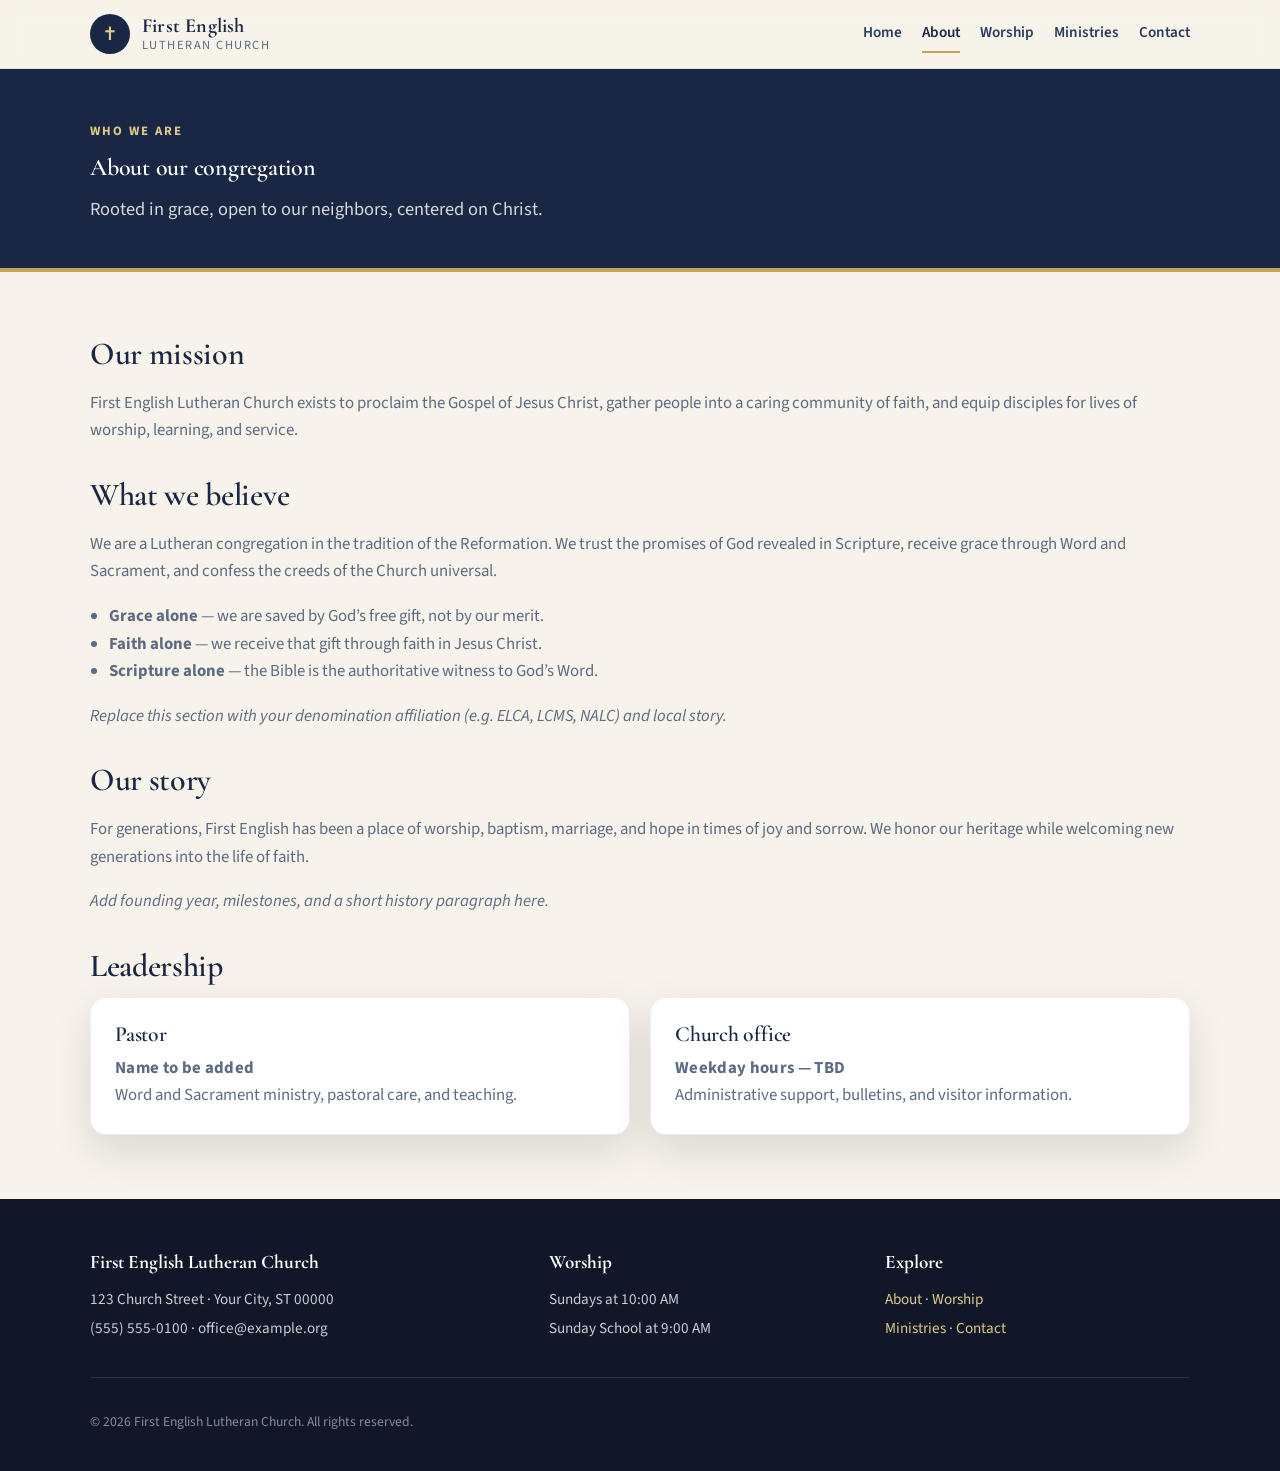
==== about.html @ e50a7323 "Initial First English Lutheran Church website" ====
<!DOCTYPE html>
<html lang="en">
<head>
  <meta charset="UTF-8" />
  <meta name="viewport" content="width=device-width, initial-scale=1.0" />
  <meta name="description" content="About First English Lutheran Church — our mission, beliefs, and history." />
  <title>About · First English Lutheran Church</title>
  <link rel="stylesheet" href="styles.css" />
  <link rel="preconnect" href="https://fonts.googleapis.com" />
  <link rel="preconnect" href="https://fonts.gstatic.com" crossorigin />
  <link href="https://fonts.googleapis.com/css2?family=Cormorant+Garamond:ital,wght@0,500;0,600;0,700;1,500&family=Source+Sans+3:wght@400;500;600;700&display=swap" rel="stylesheet" />
</head>
<body>
  <a class="skip-link" href="#main">Skip to content</a>
  <header class="site-header">
    <div class="container header-inner">
      <a class="brand" href="index.html">
        <span class="brand-mark" aria-hidden="true">✝</span>
        <span class="brand-text">
          <strong>First English</strong>
          <span>Lutheran Church</span>
        </span>
      </a>
      <button class="nav-toggle" type="button" aria-expanded="false" aria-controls="site-nav" data-nav-toggle>
        <span class="sr-only">Menu</span>
        <span></span><span></span><span></span>
      </button>
      <nav id="site-nav" class="site-nav" data-nav>
        <a href="index.html">Home</a>
        <a href="about.html" aria-current="page">About</a>
        <a href="worship.html">Worship</a>
        <a href="ministries.html">Ministries</a>
        <a href="contact.html">Contact</a>
      </nav>
    </div>
  </header>

  <main id="main">
    <section class="page-hero">
      <div class="container">
        <p class="eyebrow">Who we are</p>
        <h1>About our congregation</h1>
        <p class="hero-lede">Rooted in grace, open to our neighbors, centered on Christ.</p>
      </div>
    </section>

    <section class="section">
      <div class="container prose">
        <h2>Our mission</h2>
        <p>
          First English Lutheran Church exists to proclaim the Gospel of Jesus Christ, gather people
          into a caring community of faith, and equip disciples for lives of worship, learning, and service.
        </p>
        <h2>What we believe</h2>
        <p>
          We are a Lutheran congregation in the tradition of the Reformation. We trust the promises of God
          revealed in Scripture, receive grace through Word and Sacrament, and confess the creeds of the
          Church universal.
        </p>
        <ul>
          <li><strong>Grace alone</strong> — we are saved by God’s free gift, not by our merit.</li>
          <li><strong>Faith alone</strong> — we receive that gift through faith in Jesus Christ.</li>
          <li><strong>Scripture alone</strong> — the Bible is the authoritative witness to God’s Word.</li>
        </ul>
        <p class="note">
          Replace this section with your denomination affiliation (e.g. ELCA, LCMS, NALC) and local story.
        </p>
        <h2>Our story</h2>
        <p>
          For generations, First English has been a place of worship, baptism, marriage, and hope in times
          of joy and sorrow. We honor our heritage while welcoming new generations into the life of faith.
        </p>
        <p>
          <em>Add founding year, milestones, and a short history paragraph here.</em>
        </p>
        <h2>Leadership</h2>
        <div class="card-grid two">
          <article class="card">
            <h3>Pastor</h3>
            <p class="card-meta">Name to be added</p>
            <p>Word and Sacrament ministry, pastoral care, and teaching.</p>
          </article>
          <article class="card">
            <h3>Church office</h3>
            <p class="card-meta">Weekday hours — TBD</p>
            <p>Administrative support, bulletins, and visitor information.</p>
          </article>
        </div>
      </div>
    </section>
  </main>

  <footer class="site-footer">
    <div class="container footer-grid">
      <div>
        <strong>First English Lutheran Church</strong>
        <p>123 Church Street · Your City, ST 00000</p>
        <p>(555) 555-0100 · office@example.org</p>
      </div>
      <div>
        <strong>Worship</strong>
        <p>Sundays at 10:00 AM</p>
        <p>Sunday School at 9:00 AM</p>
      </div>
      <div>
        <strong>Explore</strong>
        <p><a href="about.html">About</a> · <a href="worship.html">Worship</a></p>
        <p><a href="ministries.html">Ministries</a> · <a href="contact.html">Contact</a></p>
      </div>
    </div>
    <div class="container footer-bottom">
      <p>© <span data-year></span> First English Lutheran Church. All rights reserved.</p>
    </div>
  </footer>
  <script src="script.js"></script>
</body>
</html>
---- styles.css ----
:root {
  --navy: #1a2744;
  --navy-deep: #0f1729;
  --navy-soft: #2a3b5c;
  --gold: #c4a35a;
  --gold-light: #e0c98a;
  --cream: #f7f3ea;
  --cream-dark: #ebe4d4;
  --text: #243049;
  --muted: #5c6b84;
  --white: #ffffff;
  --shadow: 0 16px 40px rgba(15, 23, 41, 0.12);
  --radius: 1rem;
  --font-display: "Cormorant Garamond", Georgia, serif;
  --font-body: "Source Sans 3", "Segoe UI", system-ui, sans-serif;
  --header-h: 4.25rem;
}

*,
*::before,
*::after {
  box-sizing: border-box;
}

html {
  scroll-behavior: smooth;
}

body {
  margin: 0;
  font-family: var(--font-body);
  color: var(--text);
  background: var(--cream);
  line-height: 1.65;
}

img {
  max-width: 100%;
  display: block;
}

a {
  color: var(--navy);
  text-decoration-thickness: 1px;
  text-underline-offset: 0.15em;
}

a:hover {
  color: var(--gold);
}

.sr-only {
  position: absolute;
  width: 1px;
  height: 1px;
  padding: 0;
  margin: -1px;
  overflow: hidden;
  clip: rect(0, 0, 0, 0);
  border: 0;
}

.skip-link {
  position: absolute;
  left: 1rem;
  top: -3rem;
  background: var(--gold);
  color: var(--navy-deep);
  padding: 0.5rem 1rem;
  z-index: 1000;
  border-radius: 0.35rem;
  font-weight: 600;
}

.skip-link:focus {
  top: 1rem;
}

.container {
  width: min(1100px, calc(100% - 2rem));
  margin-inline: auto;
}

/* Header */
.site-header {
  position: sticky;
  top: 0;
  z-index: 100;
  background: rgba(247, 243, 234, 0.92);
  backdrop-filter: blur(12px);
  border-bottom: 1px solid rgba(26, 39, 68, 0.08);
}

.header-inner {
  display: flex;
  align-items: center;
  justify-content: space-between;
  min-height: var(--header-h);
  gap: 1rem;
}

.brand {
  display: flex;
  align-items: center;
  gap: 0.75rem;
  text-decoration: none;
  color: var(--navy);
}

.brand:hover {
  color: var(--navy);
}

.brand-mark {
  width: 2.5rem;
  height: 2.5rem;
  border-radius: 50%;
  display: grid;
  place-items: center;
  background: var(--navy);
  color: var(--gold-light);
  font-size: 1.15rem;
  flex-shrink: 0;
}

.brand-text {
  display: flex;
  flex-direction: column;
  line-height: 1.15;
}

.brand-text strong {
  font-family: var(--font-display);
  font-size: 1.25rem;
  font-weight: 700;
  letter-spacing: 0.01em;
}

.brand-text span {
  font-size: 0.78rem;
  text-transform: uppercase;
  letter-spacing: 0.12em;
  color: var(--muted);
}

.site-nav {
  display: flex;
  align-items: center;
  gap: 0.25rem 1.25rem;
}

.site-nav a {
  text-decoration: none;
  color: var(--navy-soft);
  font-weight: 600;
  font-size: 0.95rem;
  padding: 0.35rem 0;
  border-bottom: 2px solid transparent;
}

.site-nav a:hover,
.site-nav a[aria-current="page"] {
  color: var(--navy);
  border-bottom-color: var(--gold);
}

.nav-toggle {
  display: none;
  flex-direction: column;
  justify-content: center;
  gap: 5px;
  width: 2.5rem;
  height: 2.5rem;
  border: 1px solid rgba(26, 39, 68, 0.15);
  border-radius: 0.5rem;
  background: var(--white);
  cursor: pointer;
  padding: 0.5rem;
}

.nav-toggle span:not(.sr-only) {
  display: block;
  height: 2px;
  background: var(--navy);
  border-radius: 1px;
}

/* Hero */
.hero {
  position: relative;
  min-height: min(72vh, 36rem);
  display: grid;
  align-items: end;
  color: var(--white);
  background:
    linear-gradient(145deg, rgba(15, 23, 41, 0.88), rgba(26, 39, 68, 0.72)),
    radial-gradient(ellipse at 20% 20%, rgba(196, 163, 90, 0.25), transparent 50%),
    linear-gradient(160deg, #1a2744 0%, #2f4268 50%, #1a2744 100%);
  overflow: hidden;
}

.hero::after {
  content: "";
  position: absolute;
  inset: auto 0 0 0;
  height: 4px;
  background: linear-gradient(90deg, var(--gold), var(--gold-light), var(--gold));
}

.hero-content {
  position: relative;
  z-index: 1;
  padding: 4rem 0 3.5rem;
  max-width: 40rem;
  margin-left: max(1rem, calc((100% - 1100px) / 2));
  margin-right: 1rem;
  width: min(40rem, calc(100% - 2rem));
}

.page-hero {
  background: var(--navy);
  color: var(--white);
  padding: 3.25rem 0 2.75rem;
  border-bottom: 4px solid var(--gold);
}

.page-hero .hero-lede {
  color: rgba(255, 255, 255, 0.82);
  max-width: 36rem;
  margin: 0;
}

.page-hero h1 {
  color: var(--white);
  margin: 0.35rem 0 0.75rem;
}

.eyebrow {
  margin: 0 0 0.75rem;
  font-size: 0.8rem;
  font-weight: 700;
  letter-spacing: 0.16em;
  text-transform: uppercase;
  color: var(--gold-light);
}

.hero h1,
.page-hero h1,
h1, h2, h3 {
  font-family: var(--font-display);
  font-weight: 600;
  line-height: 1.15;
  letter-spacing: -0.01em;
}

.hero h1 {
  margin: 0 0 1rem;
  font-size: clamp(2.4rem, 5vw, 3.6rem);
  color: var(--white);
}

.hero-lede {
  margin: 0 0 1.75rem;
  font-size: 1.15rem;
  color: rgba(255, 255, 255, 0.88);
  max-width: 34rem;
}

.hero-actions {
  display: flex;
  flex-wrap: wrap;
  gap: 0.75rem;
}

/* Buttons */
.btn {
  display: inline-flex;
  align-items: center;
  justify-content: center;
  gap: 0.4rem;
  padding: 0.8rem 1.35rem;
  border-radius: 999px;
  font-weight: 700;
  font-size: 0.95rem;
  text-decoration: none;
  border: 2px solid transparent;
  cursor: pointer;
  font-family: inherit;
  transition: transform 0.15s ease, background 0.15s ease, color 0.15s ease;
}

.btn:hover {
  transform: translateY(-1px);
  text-decoration: none;
}

.btn-primary {
  background: var(--gold);
  color: var(--navy-deep);
  border-color: var(--gold);
}

.btn-primary:hover {
  background: var(--gold-light);
  color: var(--navy-deep);
}

.btn-ghost {
  background: transparent;
  color: var(--white);
  border-color: rgba(255, 255, 255, 0.45);
}

.btn-ghost:hover {
  background: rgba(255, 255, 255, 0.1);
  color: var(--white);
}

.text-link {
  font-weight: 700;
  text-decoration: none;
  color: var(--navy);
  border-bottom: 2px solid var(--gold);
}

.text-link:hover {
  color: var(--gold);
}

/* Sections */
.section {
  padding: 4rem 0;
}

.section-alt {
  background: var(--white);
}

.section-head {
  max-width: 36rem;
  margin-bottom: 2rem;
}

.section-head h2 {
  margin: 0 0 0.5rem;
  font-size: clamp(1.9rem, 3vw, 2.4rem);
  color: var(--navy);
}

.section-head p {
  margin: 0;
  color: var(--muted);
  font-size: 1.05rem;
}

h2 {
  font-size: clamp(1.7rem, 2.5vw, 2.1rem);
  color: var(--navy);
  margin: 0 0 0.75rem;
}

h3 {
  font-size: 1.35rem;
  color: var(--navy);
  margin: 0 0 0.5rem;
}

.prose p,
.prose li {
  color: var(--muted);
  font-size: 1.05rem;
}

.prose ul {
  padding-left: 1.2rem;
}

.prose h2 {
  margin-top: 2rem;
}

.prose h2:first-child {
  margin-top: 0;
}

.note {
  font-size: 0.92rem;
  color: var(--muted);
  font-style: italic;
}

/* Cards & grids */
.card-grid {
  display: grid;
  gap: 1.25rem;
}

.card-grid.two {
  grid-template-columns: repeat(2, 1fr);
}

.card-grid.three {
  grid-template-columns: repeat(3, 1fr);
}

.card {
  background: var(--white);
  border: 1px solid rgba(26, 39, 68, 0.08);
  border-radius: var(--radius);
  padding: 1.5rem;
  box-shadow: var(--shadow);
}

.section-alt .card {
  background: var(--cream);
}

.card.highlight {
  border-top: 4px solid var(--gold);
}

.card-meta {
  color: var(--gold);
  font-weight: 700;
  margin: 0 0 0.65rem;
  letter-spacing: 0.02em;
}

.card p {
  margin: 0;
  color: var(--muted);
}

.card ul {
  margin: 0.75rem 0 0;
  padding-left: 1.1rem;
  color: var(--muted);
}

.card-link {
  text-decoration: none;
  color: inherit;
  transition: transform 0.15s ease, border-color 0.15s ease;
  display: block;
}

.card-link:hover {
  transform: translateY(-3px);
  border-color: var(--gold);
  color: inherit;
}

.split {
  display: grid;
  grid-template-columns: 1.2fr 0.9fr;
  gap: 2rem;
  align-items: start;
}

.callout {
  background: var(--navy);
  color: var(--white);
  border-radius: var(--radius);
  padding: 1.75rem;
  box-shadow: var(--shadow);
}

.callout.inline {
  margin-top: 2rem;
  display: flex;
  flex-wrap: wrap;
  align-items: center;
  justify-content: space-between;
  gap: 1rem;
}

.callout h3 {
  color: var(--white);
  margin-top: 0;
}

.callout ul {
  margin: 0 0 1.25rem;
  padding-left: 1.1rem;
  color: rgba(255, 255, 255, 0.88);
}

.callout p {
  margin: 0;
  color: rgba(255, 255, 255, 0.88);
}

/* Worship schedule */
.schedule {
  margin: 0;
}

.schedule > div {
  display: flex;
  justify-content: space-between;
  gap: 1rem;
  padding: 0.85rem 0;
  border-bottom: 1px solid rgba(26, 39, 68, 0.08);
}

.schedule dt {
  font-weight: 600;
  color: var(--navy);
}

.schedule dd {
  margin: 0;
  font-weight: 700;
  color: var(--gold);
  white-space: nowrap;
}

.checklist {
  list-style: none;
  padding: 0;
  margin: 0;
}

.checklist li {
  position: relative;
  padding-left: 1.5rem;
  margin-bottom: 0.65rem;
  color: var(--muted);
}

.checklist li::before {
  content: "✓";
  position: absolute;
  left: 0;
  color: var(--gold);
  font-weight: 700;
}

/* Contact */
.contact-form {
  display: grid;
  gap: 0.9rem;
  margin-top: 1rem;
}

.contact-form label {
  display: grid;
  gap: 0.35rem;
  font-weight: 600;
  font-size: 0.92rem;
  color: var(--navy);
}

.contact-form input,
.contact-form textarea {
  font: inherit;
  padding: 0.7rem 0.85rem;
  border: 1px solid rgba(26, 39, 68, 0.18);
  border-radius: 0.5rem;
  background: var(--white);
  color: var(--text);
}

.contact-form input:focus,
.contact-form textarea:focus {
  outline: 2px solid var(--gold);
  outline-offset: 1px;
}

.map-placeholder {
  min-height: 16rem;
  border-radius: var(--radius);
  background:
    linear-gradient(135deg, rgba(26, 39, 68, 0.06), rgba(196, 163, 90, 0.12)),
    repeating-linear-gradient(
      -12deg,
      transparent,
      transparent 12px,
      rgba(26, 39, 68, 0.03) 12px,
      rgba(26, 39, 68, 0.03) 13px
    );
  border: 1px dashed rgba(26, 39, 68, 0.2);
  display: grid;
  place-items: center;
  text-align: center;
  color: var(--muted);
  padding: 2rem;
}

/* Footer */
.site-footer {
  background: var(--navy-deep);
  color: rgba(255, 255, 255, 0.78);
  padding: 3rem 0 1.5rem;
}

.site-footer a {
  color: var(--gold-light);
  text-decoration: none;
}

.site-footer a:hover {
  color: var(--white);
}

.site-footer strong {
  display: block;
  color: var(--white);
  font-family: var(--font-display);
  font-size: 1.2rem;
  margin-bottom: 0.5rem;
}

.footer-grid {
  display: grid;
  grid-template-columns: 1.4fr 1fr 1fr;
  gap: 2rem;
  padding-bottom: 2rem;
  border-bottom: 1px solid rgba(255, 255, 255, 0.1);
}

.footer-grid p {
  margin: 0.25rem 0;
  font-size: 0.95rem;
}

.footer-bottom {
  padding-top: 1.25rem;
  font-size: 0.85rem;
  color: rgba(255, 255, 255, 0.5);
}

/* Mobile */
@media (max-width: 860px) {
  .card-grid.two,
  .card-grid.three,
  .split,
  .footer-grid {
    grid-template-columns: 1fr;
  }

  .nav-toggle {
    display: flex;
  }

  .site-nav {
    position: absolute;
    left: 0;
    right: 0;
    top: var(--header-h);
    background: var(--cream);
    flex-direction: column;
    align-items: stretch;
    padding: 0.75rem 1rem 1rem;
    border-bottom: 1px solid rgba(26, 39, 68, 0.08);
    display: none;
    gap: 0;
  }

  .site-nav.is-open {
    display: flex;
  }

  .site-nav a {
    padding: 0.85rem 0.5rem;
    border-bottom: 1px solid rgba(26, 39, 68, 0.08);
  }

  .site-nav a[aria-current="page"] {
    border-bottom-color: rgba(26, 39, 68, 0.08);
    color: var(--gold);
  }

  .hero-content {
    margin-left: 1rem;
  }

  .callout.inline {
    flex-direction: column;
    align-items: flex-start;
  }
}
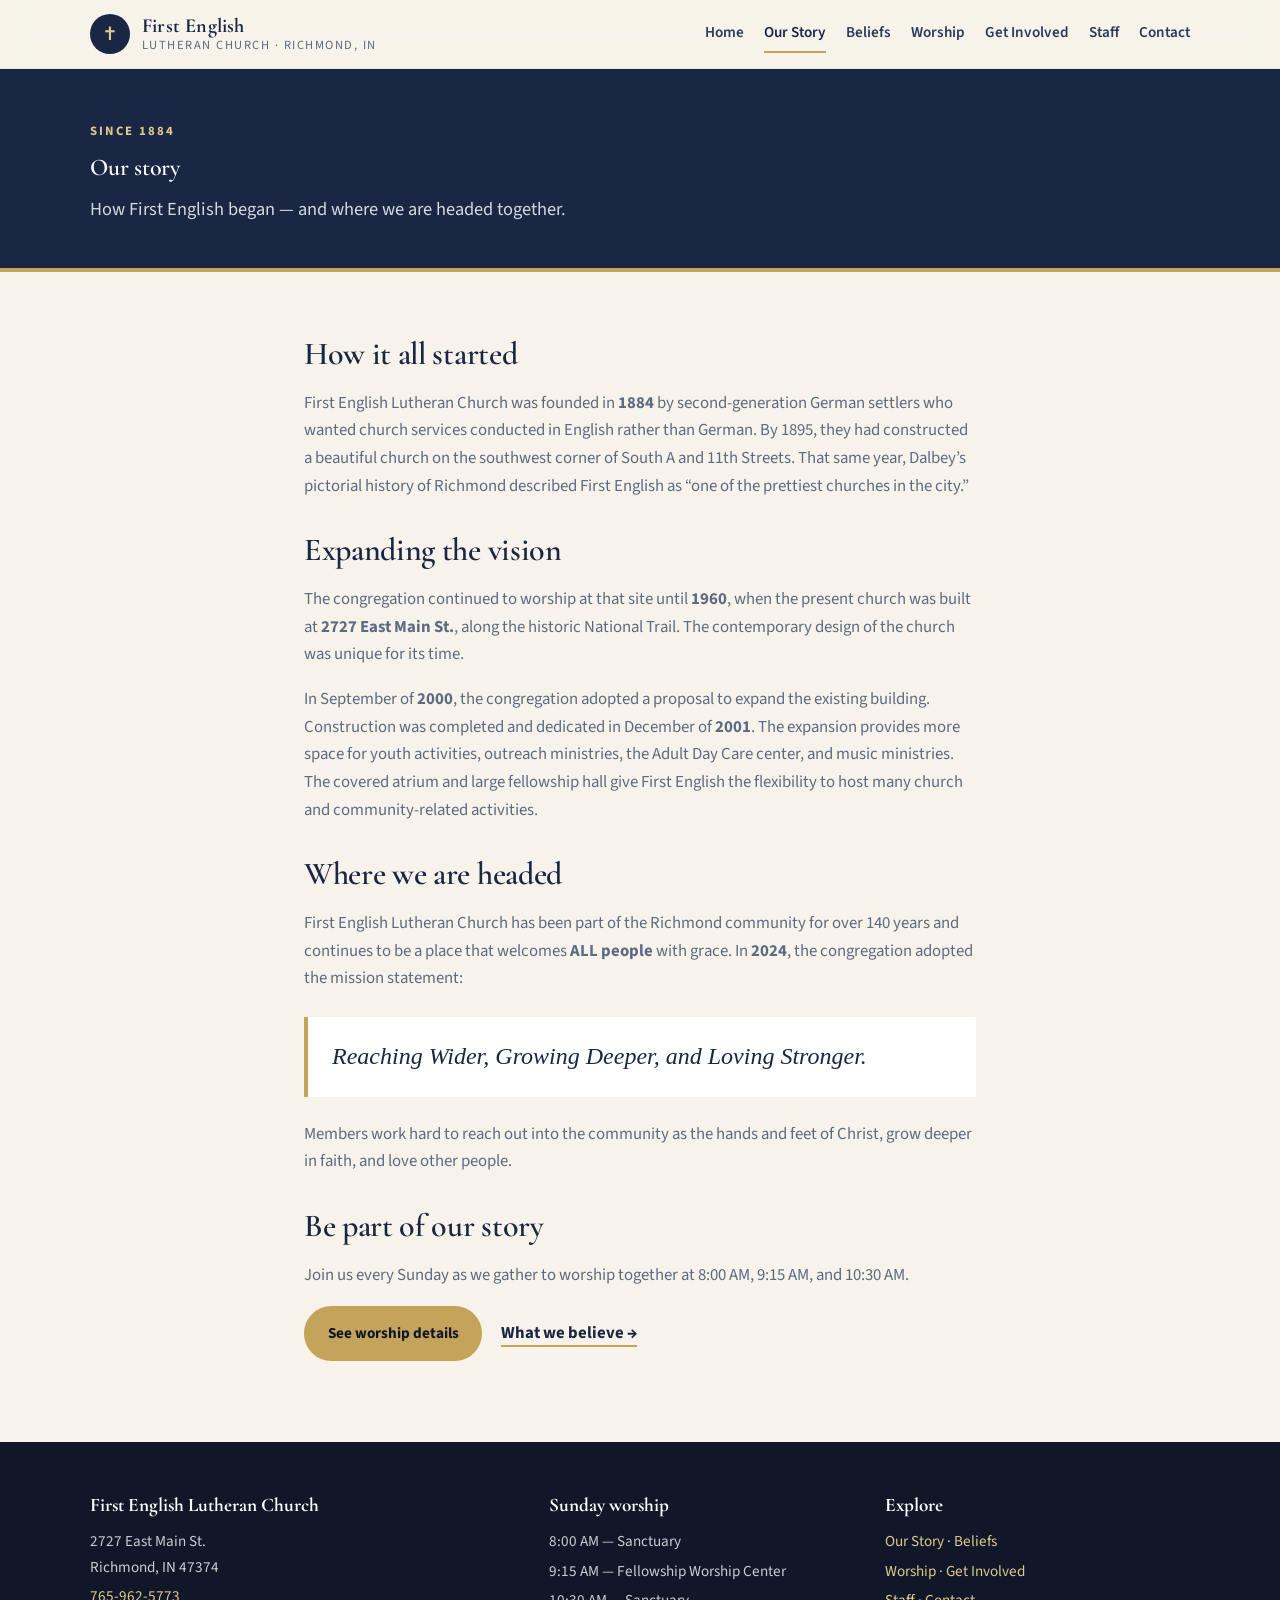
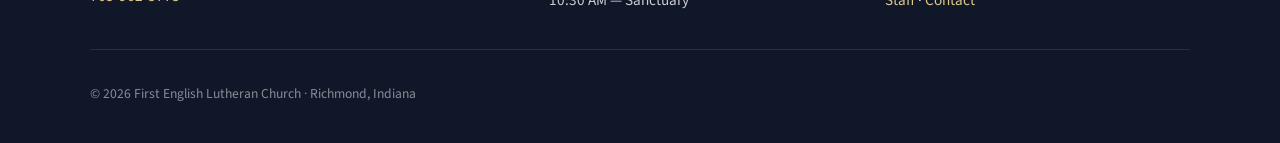
==== commit e796c382: "Rebuild site with real FELC Richmond content from felconline.org" ====
--- a/about.html
+++ b/about.html
@@ -3,8 +3,8 @@
 <head>
   <meta charset="UTF-8" />
   <meta name="viewport" content="width=device-width, initial-scale=1.0" />
-  <meta name="description" content="About First English Lutheran Church — our mission, beliefs, and history." />
-  <title>About · First English Lutheran Church</title>
+  <meta name="description" content="The story of First English Lutheran Church in Richmond, Indiana — founded 1884, still welcoming all people with grace." />
+  <title>Our Story · First English Lutheran Church</title>
   <link rel="stylesheet" href="styles.css" />
   <link rel="preconnect" href="https://fonts.googleapis.com" />
   <link rel="preconnect" href="https://fonts.gstatic.com" crossorigin />
@@ -18,7 +18,7 @@
         <span class="brand-mark" aria-hidden="true">✝</span>
         <span class="brand-text">
           <strong>First English</strong>
-          <span>Lutheran Church</span>
+          <span>Lutheran Church · Richmond, IN</span>
         </span>
       </a>
       <button class="nav-toggle" type="button" aria-expanded="false" aria-controls="site-nav" data-nav-toggle>
@@ -27,9 +27,11 @@
       </button>
       <nav id="site-nav" class="site-nav" data-nav>
         <a href="index.html">Home</a>
-        <a href="about.html" aria-current="page">About</a>
+        <a href="about.html" aria-current="page">Our Story</a>
+        <a href="beliefs.html">Beliefs</a>
         <a href="worship.html">Worship</a>
-        <a href="ministries.html">Ministries</a>
+        <a href="ministries.html">Get Involved</a>
+        <a href="staff.html">Staff</a>
         <a href="contact.html">Contact</a>
       </nav>
     </div>
@@ -38,54 +40,58 @@
   <main id="main">
     <section class="page-hero">
       <div class="container">
-        <p class="eyebrow">Who we are</p>
-        <h1>About our congregation</h1>
-        <p class="hero-lede">Rooted in grace, open to our neighbors, centered on Christ.</p>
+        <p class="eyebrow">Since 1884</p>
+        <h1>Our story</h1>
+        <p class="hero-lede">How First English began — and where we are headed together.</p>
       </div>
     </section>
 
     <section class="section">
-      <div class="container prose">
-        <h2>Our mission</h2>
+      <div class="container prose narrow">
+        <h2>How it all started</h2>
         <p>
-          First English Lutheran Church exists to proclaim the Gospel of Jesus Christ, gather people
-          into a caring community of faith, and equip disciples for lives of worship, learning, and service.
+          First English Lutheran Church was founded in <strong>1884</strong> by second-generation German
+          settlers who wanted church services conducted in English rather than German. By 1895, they had
+          constructed a beautiful church on the southwest corner of South A and 11th Streets. That same year,
+          Dalbey’s pictorial history of Richmond described First English as “one of the prettiest churches in the city.”
         </p>
-        <h2>What we believe</h2>
+
+        <h2>Expanding the vision</h2>
         <p>
-          We are a Lutheran congregation in the tradition of the Reformation. We trust the promises of God
-          revealed in Scripture, receive grace through Word and Sacrament, and confess the creeds of the
-          Church universal.
-        </p>
-        <ul>
-          <li><strong>Grace alone</strong> — we are saved by God’s free gift, not by our merit.</li>
-          <li><strong>Faith alone</strong> — we receive that gift through faith in Jesus Christ.</li>
-          <li><strong>Scripture alone</strong> — the Bible is the authoritative witness to God’s Word.</li>
-        </ul>
-        <p class="note">
-          Replace this section with your denomination affiliation (e.g. ELCA, LCMS, NALC) and local story.
-        </p>
-        <h2>Our story</h2>
-        <p>
-          For generations, First English has been a place of worship, baptism, marriage, and hope in times
-          of joy and sorrow. We honor our heritage while welcoming new generations into the life of faith.
+          The congregation continued to worship at that site until <strong>1960</strong>, when the present church
+          was built at <strong>2727 East Main St.</strong>, along the historic National Trail. The contemporary
+          design of the church was unique for its time.
         </p>
         <p>
-          <em>Add founding year, milestones, and a short history paragraph here.</em>
+          In September of <strong>2000</strong>, the congregation adopted a proposal to expand the existing building.
+          Construction was completed and dedicated in December of <strong>2001</strong>. The expansion provides more
+          space for youth activities, outreach ministries, the Adult Day Care center, and music ministries. The
+          covered atrium and large fellowship hall give First English the flexibility to host many church and
+          community-related activities.
         </p>
-        <h2>Leadership</h2>
-        <div class="card-grid two">
-          <article class="card">
-            <h3>Pastor</h3>
-            <p class="card-meta">Name to be added</p>
-            <p>Word and Sacrament ministry, pastoral care, and teaching.</p>
-          </article>
-          <article class="card">
-            <h3>Church office</h3>
-            <p class="card-meta">Weekday hours — TBD</p>
-            <p>Administrative support, bulletins, and visitor information.</p>
-          </article>
-        </div>
+
+        <h2>Where we are headed</h2>
+        <p>
+          First English Lutheran Church has been part of the Richmond community for over 140 years and continues
+          to be a place that welcomes <strong>ALL people</strong> with grace. In <strong>2024</strong>, the
+          congregation adopted the mission statement:
+        </p>
+        <blockquote class="mission-quote">
+          Reaching Wider, Growing Deeper, and Loving Stronger.
+        </blockquote>
+        <p>
+          Members work hard to reach out into the community as the hands and feet of Christ, grow deeper in faith,
+          and love other people.
+        </p>
+
+        <h2>Be part of our story</h2>
+        <p>
+          Join us every Sunday as we gather to worship together at 8:00 AM, 9:15 AM, and 10:30 AM.
+        </p>
+        <p>
+          <a class="btn btn-primary" href="worship.html">See worship details</a>
+          <a class="text-link" href="beliefs.html" style="margin-left: 1rem;">What we believe →</a>
+        </p>
       </div>
     </section>
   </main>
@@ -94,22 +100,24 @@
     <div class="container footer-grid">
       <div>
         <strong>First English Lutheran Church</strong>
-        <p>123 Church Street · Your City, ST 00000</p>
-        <p>(555) 555-0100 · office@example.org</p>
+        <p>2727 East Main St.<br />Richmond, IN 47374</p>
+        <p><a href="tel:7659625773">765-962-5773</a></p>
       </div>
       <div>
-        <strong>Worship</strong>
-        <p>Sundays at 10:00 AM</p>
-        <p>Sunday School at 9:00 AM</p>
+        <strong>Sunday worship</strong>
+        <p>8:00 AM — Sanctuary</p>
+        <p>9:15 AM — Fellowship Worship Center</p>
+        <p>10:30 AM — Sanctuary</p>
       </div>
       <div>
         <strong>Explore</strong>
-        <p><a href="about.html">About</a> · <a href="worship.html">Worship</a></p>
-        <p><a href="ministries.html">Ministries</a> · <a href="contact.html">Contact</a></p>
+        <p><a href="about.html">Our Story</a> · <a href="beliefs.html">Beliefs</a></p>
+        <p><a href="worship.html">Worship</a> · <a href="ministries.html">Get Involved</a></p>
+        <p><a href="staff.html">Staff</a> · <a href="contact.html">Contact</a></p>
       </div>
     </div>
     <div class="container footer-bottom">
-      <p>© <span data-year></span> First English Lutheran Church. All rights reserved.</p>
+      <p>© <span data-year></span> First English Lutheran Church · Richmond, Indiana</p>
     </div>
   </footer>
   <script src="script.js"></script>
--- a/styles.css
+++ b/styles.css
@@ -336,6 +336,107 @@
   background: var(--white);
 }
 
+.section-navy {
+  background: var(--navy-deep);
+  color: var(--white);
+  text-align: center;
+}
+
+.section-navy h2 {
+  color: var(--white);
+}
+
+.section-navy p {
+  color: rgba(255, 255, 255, 0.78);
+}
+
+.mission-band {
+  max-width: 40rem;
+  margin-inline: auto;
+}
+
+.mission-band h2 {
+  margin: 0.5rem 0 1rem;
+  font-size: clamp(1.8rem, 3vw, 2.4rem);
+}
+
+.mission-band .btn {
+  margin-top: 0.5rem;
+}
+
+.center-note {
+  text-align: center;
+  margin: 1.75rem 0 0;
+}
+
+.narrow {
+  max-width: 42rem;
+}
+
+.mission-quote {
+  margin: 1.5rem 0;
+  padding: 1.25rem 1.5rem;
+  border-left: 4px solid var(--gold);
+  background: var(--white);
+  font-family: var(--font-display);
+  font-size: 1.5rem;
+  color: var(--navy);
+  font-style: italic;
+}
+
+.values-list {
+  list-style: none;
+  padding: 0;
+}
+
+.values-list li {
+  padding: 0.65rem 0 0.65rem 1.25rem;
+  border-bottom: 1px solid rgba(26, 39, 68, 0.08);
+  position: relative;
+}
+
+.values-list li::before {
+  content: "◆";
+  position: absolute;
+  left: 0;
+  color: var(--gold);
+  font-size: 0.65rem;
+  top: 0.95rem;
+}
+
+.card-grid.tight {
+  margin: 1.25rem 0 1.5rem;
+}
+
+.muted-sm {
+  font-size: 0.9rem;
+  color: var(--muted);
+  margin-top: 0.75rem !important;
+}
+
+.pastor-card {
+  border-top: 4px solid var(--gold);
+}
+
+.pastor-card h2 {
+  margin-top: 0;
+}
+
+.map-embed {
+  border-radius: var(--radius);
+  overflow: hidden;
+  box-shadow: var(--shadow);
+  border: 1px solid rgba(26, 39, 68, 0.08);
+  min-height: 18rem;
+}
+
+.map-embed iframe {
+  width: 100%;
+  height: 18rem;
+  border: 0;
+  display: block;
+}
+
 .section-head {
   max-width: 36rem;
   margin-bottom: 2rem;
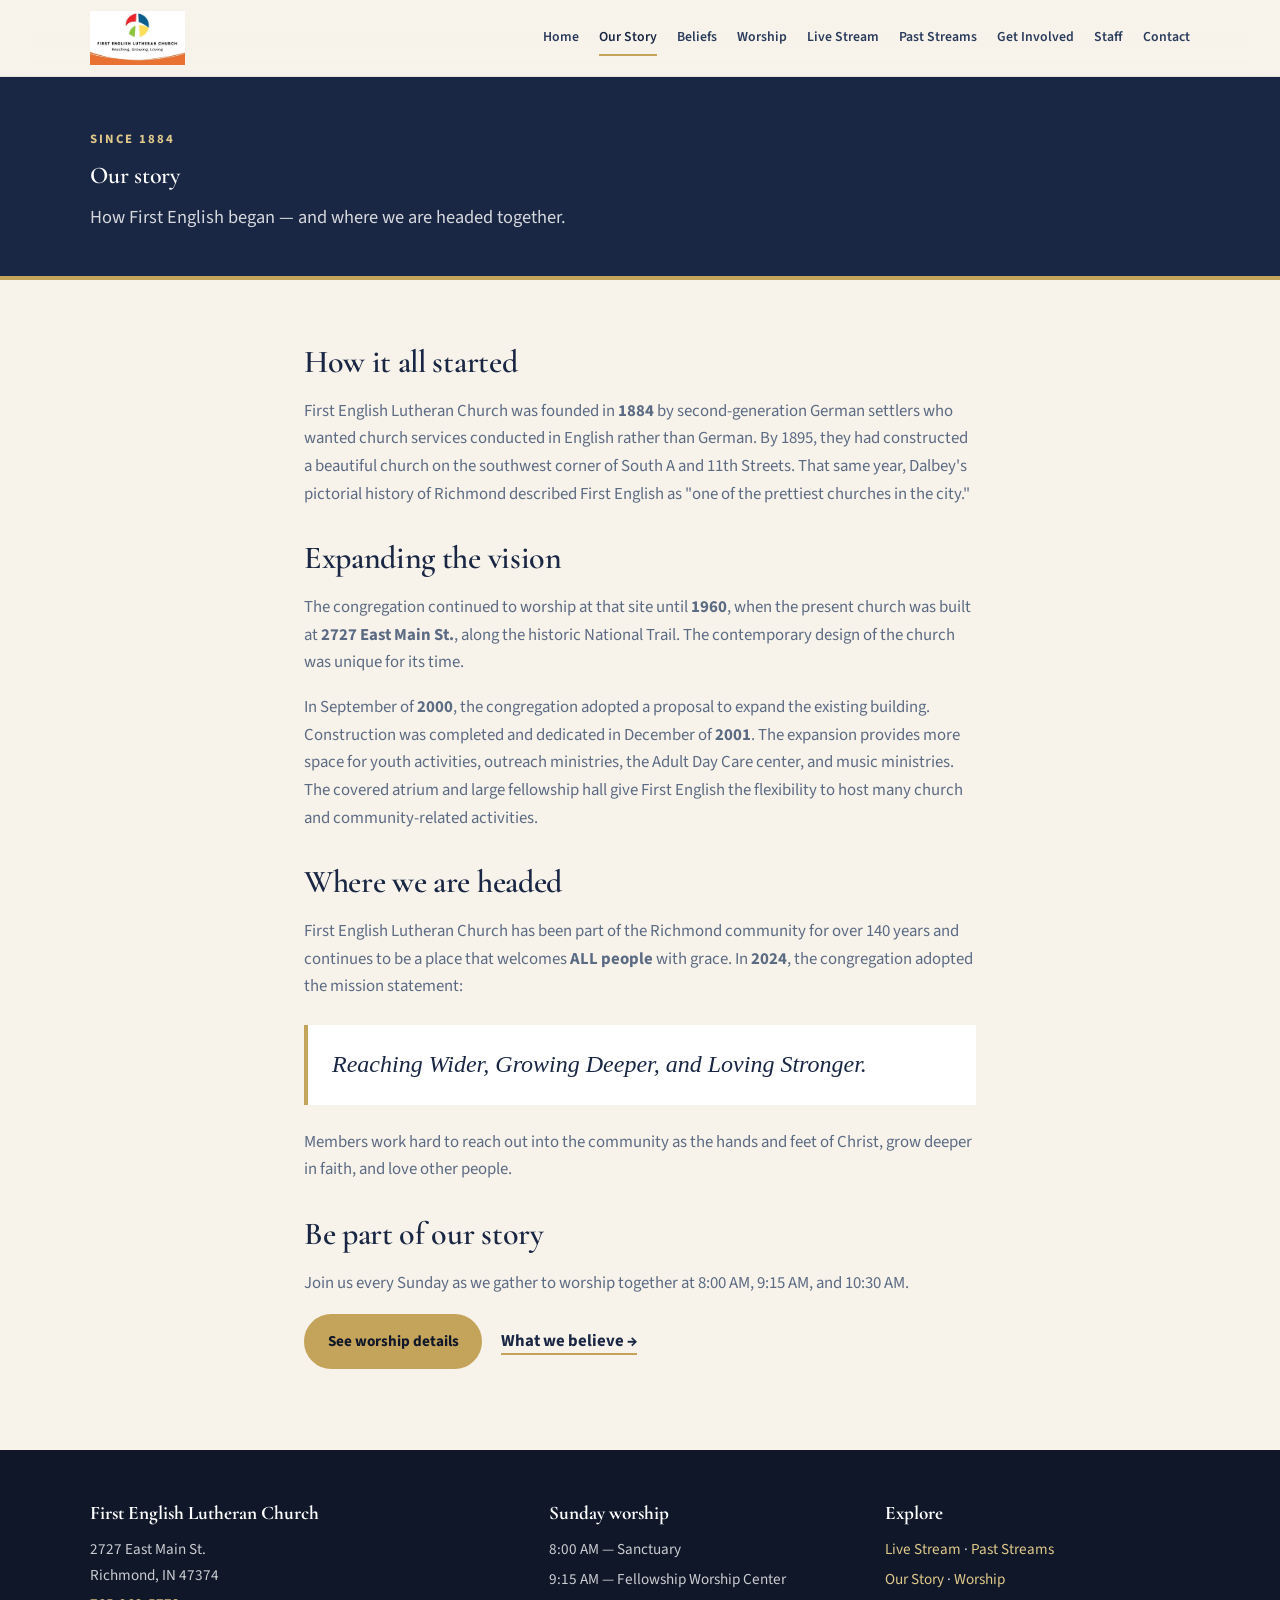
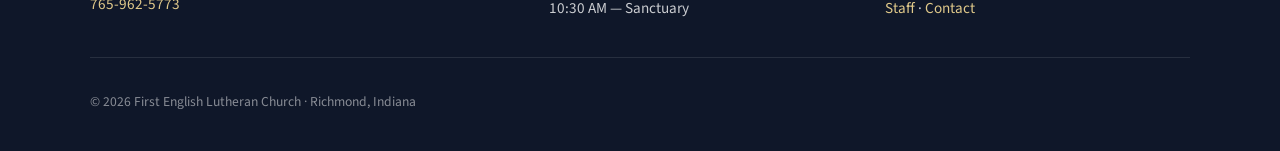
==== commit 8a93598f: "Add FELC logo and Live Stream / Past Live Streams pages" ====
--- a/about.html
+++ b/about.html
@@ -5,6 +5,7 @@
   <meta name="viewport" content="width=device-width, initial-scale=1.0" />
   <meta name="description" content="The story of First English Lutheran Church in Richmond, Indiana — founded 1884, still welcoming all people with grace." />
   <title>Our Story · First English Lutheran Church</title>
+  <link rel="icon" href="assets/favicon.png" type="image/png" />
   <link rel="stylesheet" href="styles.css" />
   <link rel="preconnect" href="https://fonts.googleapis.com" />
   <link rel="preconnect" href="https://fonts.gstatic.com" crossorigin />
@@ -15,11 +16,7 @@
   <header class="site-header">
     <div class="container header-inner">
       <a class="brand" href="index.html">
-        <span class="brand-mark" aria-hidden="true">✝</span>
-        <span class="brand-text">
-          <strong>First English</strong>
-          <span>Lutheran Church · Richmond, IN</span>
-        </span>
+        <img class="brand-logo" src="assets/logo.jpg" alt="First English Lutheran Church — Reaching, Growing, Loving" width="220" height="124" />
       </a>
       <button class="nav-toggle" type="button" aria-expanded="false" aria-controls="site-nav" data-nav-toggle>
         <span class="sr-only">Menu</span>
@@ -30,6 +27,8 @@
         <a href="about.html" aria-current="page">Our Story</a>
         <a href="beliefs.html">Beliefs</a>
         <a href="worship.html">Worship</a>
+        <a href="live-stream.html">Live Stream</a>
+        <a href="past-live-streams.html">Past Streams</a>
         <a href="ministries.html">Get Involved</a>
         <a href="staff.html">Staff</a>
         <a href="contact.html">Contact</a>
@@ -53,7 +52,7 @@
           First English Lutheran Church was founded in <strong>1884</strong> by second-generation German
           settlers who wanted church services conducted in English rather than German. By 1895, they had
           constructed a beautiful church on the southwest corner of South A and 11th Streets. That same year,
-          Dalbey’s pictorial history of Richmond described First English as “one of the prettiest churches in the city.”
+          Dalbey's pictorial history of Richmond described First English as "one of the prettiest churches in the city."
         </p>
 
         <h2>Expanding the vision</h2>
@@ -111,8 +110,8 @@
       </div>
       <div>
         <strong>Explore</strong>
-        <p><a href="about.html">Our Story</a> · <a href="beliefs.html">Beliefs</a></p>
-        <p><a href="worship.html">Worship</a> · <a href="ministries.html">Get Involved</a></p>
+        <p><a href="live-stream.html">Live Stream</a> · <a href="past-live-streams.html">Past Streams</a></p>
+        <p><a href="about.html">Our Story</a> · <a href="worship.html">Worship</a></p>
         <p><a href="staff.html">Staff</a> · <a href="contact.html">Contact</a></p>
       </div>
     </div>
--- a/styles.css
+++ b/styles.css
@@ -13,7 +13,7 @@
   --radius: 1rem;
   --font-display: "Cormorant Garamond", Georgia, serif;
   --font-body: "Source Sans 3", "Segoe UI", system-ui, sans-serif;
-  --header-h: 4.25rem;
+  --header-h: 4.75rem;
 }
 
 *,
@@ -105,10 +105,19 @@
   gap: 0.75rem;
   text-decoration: none;
   color: var(--navy);
+  flex-shrink: 0;
 }
 
 .brand:hover {
   color: var(--navy);
+}
+
+.brand-logo {
+  height: 3.35rem;
+  width: auto;
+  max-width: min(280px, 48vw);
+  object-fit: contain;
+  object-position: left center;
 }
 
 .brand-mark {
@@ -153,9 +162,10 @@
   text-decoration: none;
   color: var(--navy-soft);
   font-weight: 600;
-  font-size: 0.95rem;
+  font-size: 0.86rem;
   padding: 0.35rem 0;
   border-bottom: 2px solid transparent;
+  white-space: nowrap;
 }
 
 .site-nav a:hover,
@@ -437,6 +447,94 @@
   display: block;
 }
 
+/* Media / live stream */
+.stream-embed {
+  position: relative;
+  width: 100%;
+  aspect-ratio: 16 / 9;
+  border-radius: var(--radius);
+  overflow: hidden;
+  background: var(--navy-deep);
+  box-shadow: var(--shadow);
+  border: 1px solid rgba(26, 39, 68, 0.08);
+}
+
+.stream-embed iframe {
+  position: absolute;
+  inset: 0;
+  width: 100%;
+  height: 100%;
+  border: 0;
+}
+
+.stream-grid {
+  display: grid;
+  grid-template-columns: repeat(2, 1fr);
+  gap: 1.25rem;
+}
+
+.stream-card {
+  background: var(--white);
+  border: 1px solid rgba(26, 39, 68, 0.08);
+  border-radius: var(--radius);
+  overflow: hidden;
+  box-shadow: var(--shadow);
+}
+
+.stream-card .stream-embed {
+  border-radius: 0;
+  box-shadow: none;
+  border: none;
+  border-bottom: 1px solid rgba(26, 39, 68, 0.08);
+}
+
+.stream-card-body {
+  padding: 1rem 1.15rem 1.15rem;
+}
+
+.stream-card-body h3 {
+  margin: 0 0 0.25rem;
+  font-size: 1.15rem;
+}
+
+.stream-card-body p {
+  margin: 0;
+  color: var(--muted);
+  font-size: 0.92rem;
+}
+
+.media-feature {
+  display: grid;
+  grid-template-columns: 1fr 1fr;
+  gap: 1.25rem;
+}
+
+.media-feature .card {
+  display: flex;
+  flex-direction: column;
+  min-height: 100%;
+}
+
+.media-feature .card p:last-of-type {
+  flex: 1;
+}
+
+.media-feature .btn {
+  margin-top: 1rem;
+  align-self: flex-start;
+}
+
+@media (max-width: 860px) {
+  .stream-grid,
+  .media-feature {
+    grid-template-columns: 1fr;
+  }
+
+  .brand-logo {
+    height: 2.75rem;
+  }
+}
+
 .section-head {
   max-width: 36rem;
   margin-bottom: 2rem;
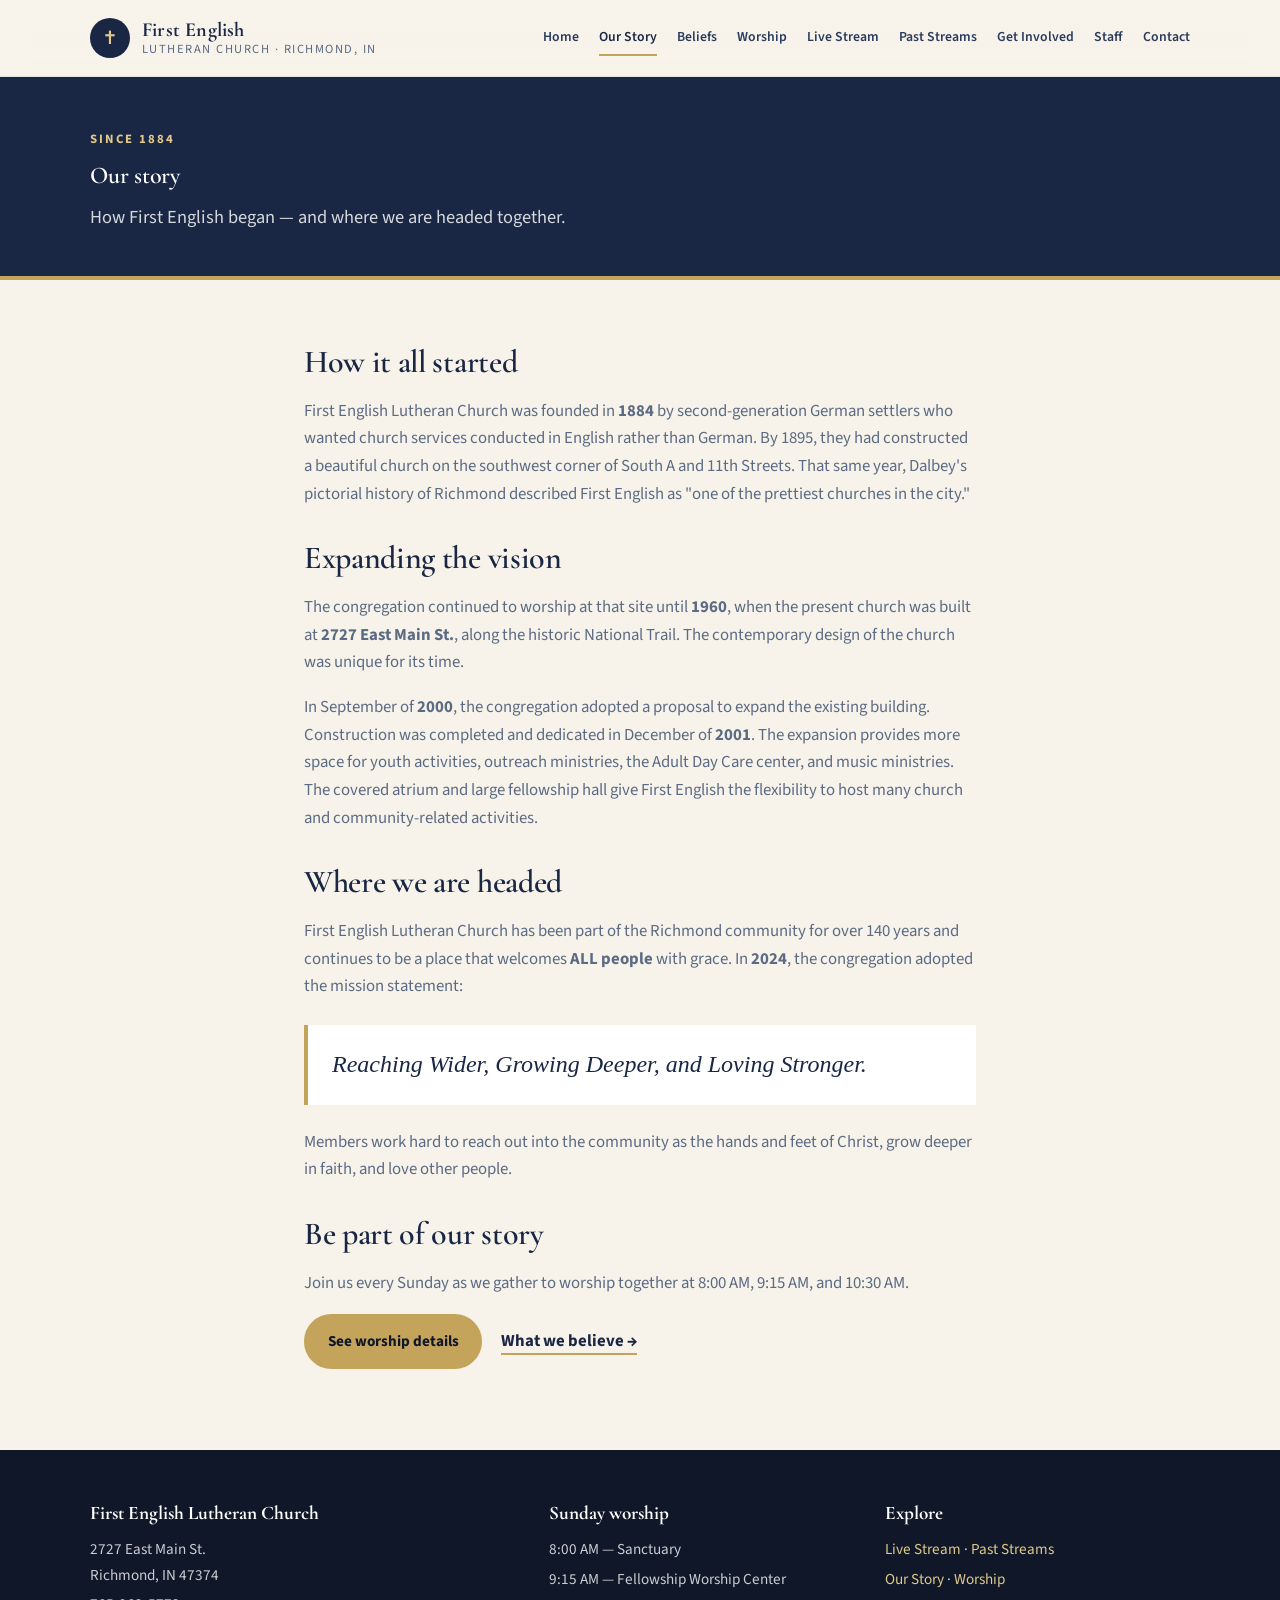
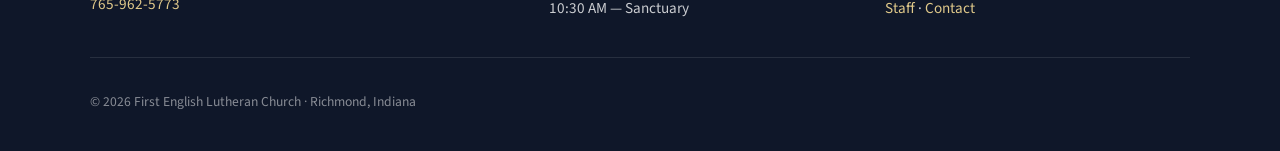
==== commit 16c1eeb2: "Revert header to text brand mark instead of logo image" ====
--- a/about.html
+++ b/about.html
@@ -16,7 +16,11 @@
   <header class="site-header">
     <div class="container header-inner">
       <a class="brand" href="index.html">
-        <img class="brand-logo" src="assets/logo.jpg" alt="First English Lutheran Church — Reaching, Growing, Loving" width="220" height="124" />
+        <span class="brand-mark" aria-hidden="true">&#10013;</span>
+        <span class="brand-text">
+          <strong>First English</strong>
+          <span>Lutheran Church · Richmond, IN</span>
+        </span>
       </a>
       <button class="nav-toggle" type="button" aria-expanded="false" aria-controls="site-nav" data-nav-toggle>
         <span class="sr-only">Menu</span>
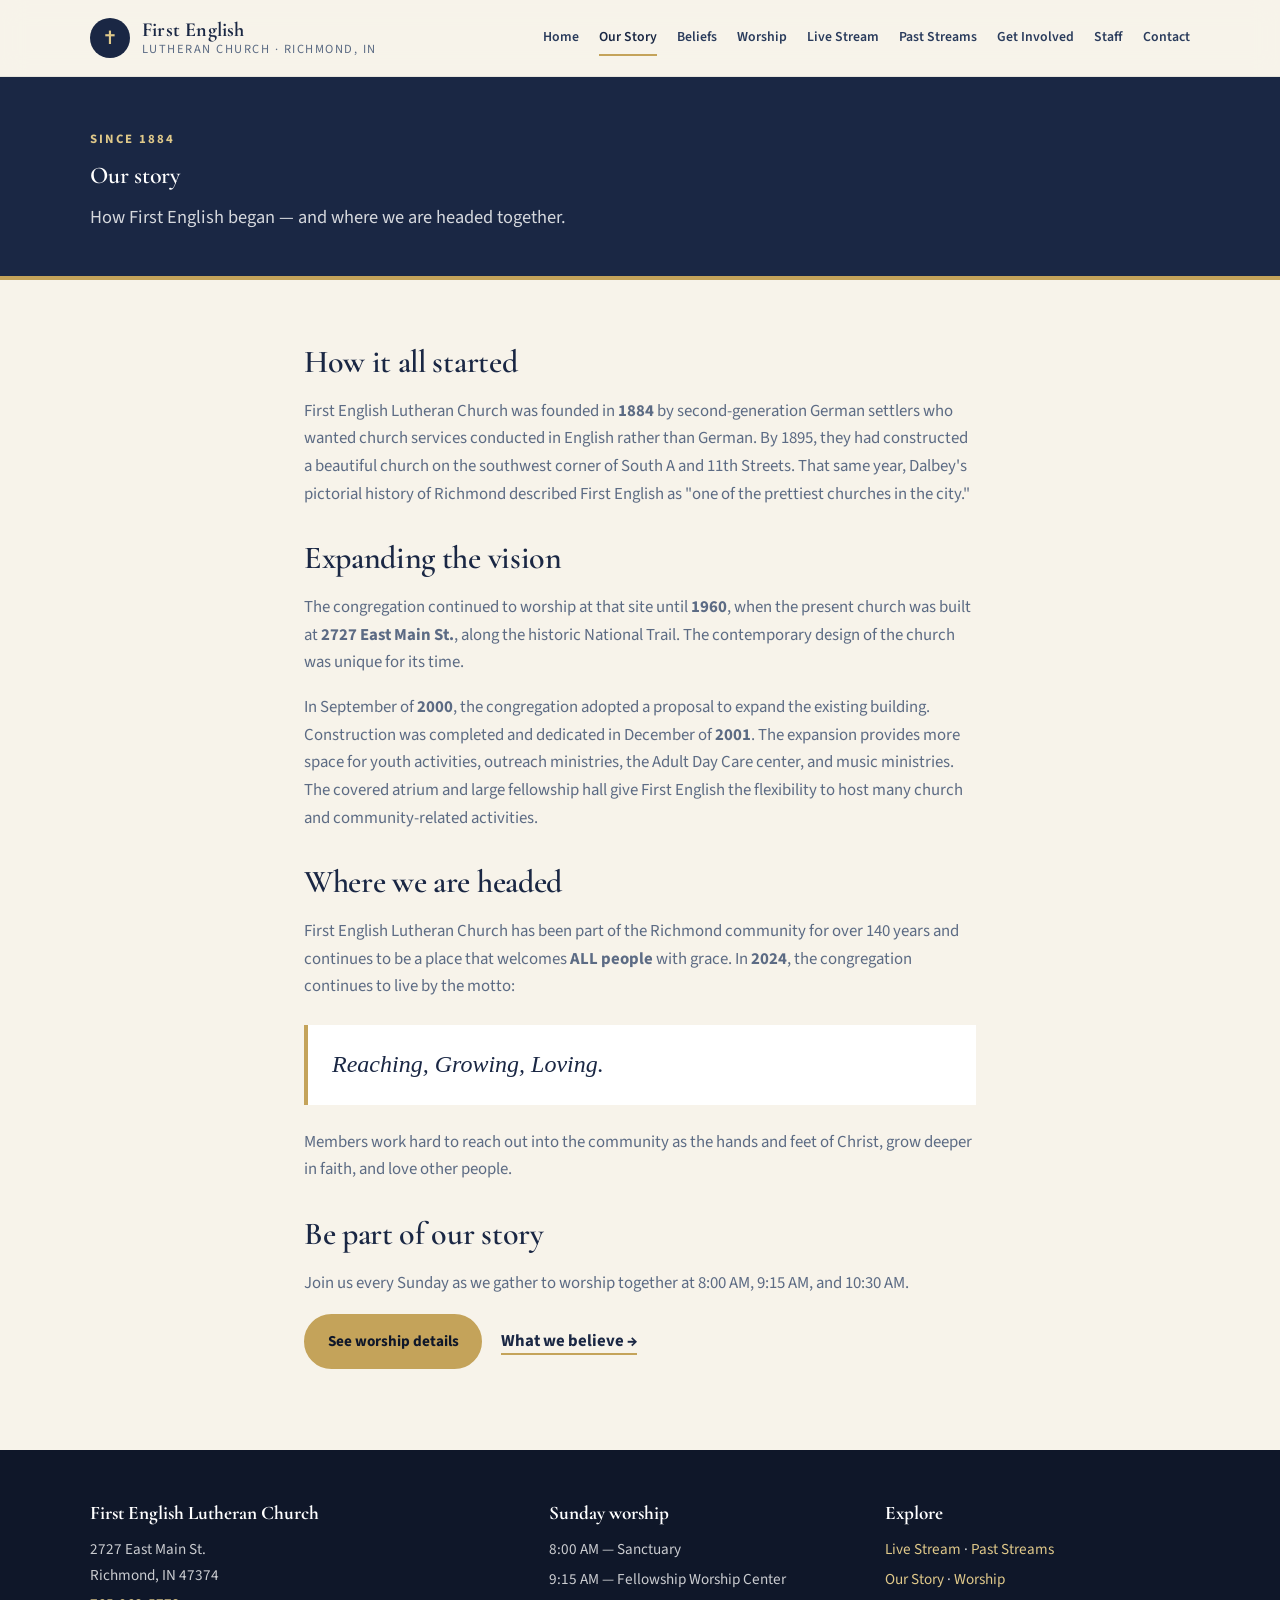
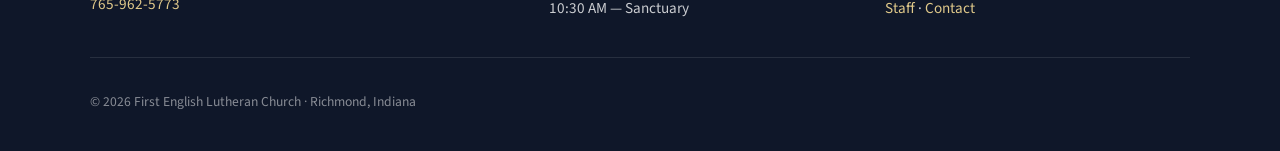
==== commit 2b4e4079: "Update motto to Reaching, Growing, Loving" ====
--- a/about.html
+++ b/about.html
@@ -77,10 +77,10 @@
         <p>
           First English Lutheran Church has been part of the Richmond community for over 140 years and continues
           to be a place that welcomes <strong>ALL people</strong> with grace. In <strong>2024</strong>, the
-          congregation adopted the mission statement:
+          congregation continues to live by the motto:
         </p>
         <blockquote class="mission-quote">
-          Reaching Wider, Growing Deeper, and Loving Stronger.
+          Reaching, Growing, Loving.
         </blockquote>
         <p>
           Members work hard to reach out into the community as the hands and feet of Christ, grow deeper in faith,
--- a/styles.css
+++ b/styles.css
@@ -742,6 +742,20 @@
   margin-top: 1rem;
 }
 
+.contact-form .honeypot {
+  position: absolute;
+  left: -10000px;
+  width: 1px;
+  height: 1px;
+  overflow: hidden;
+}
+
+.contact-form .optional {
+  font-weight: 400;
+  color: var(--muted);
+  font-size: 0.85em;
+}
+
 .contact-form label {
   display: grid;
   gap: 0.35rem;
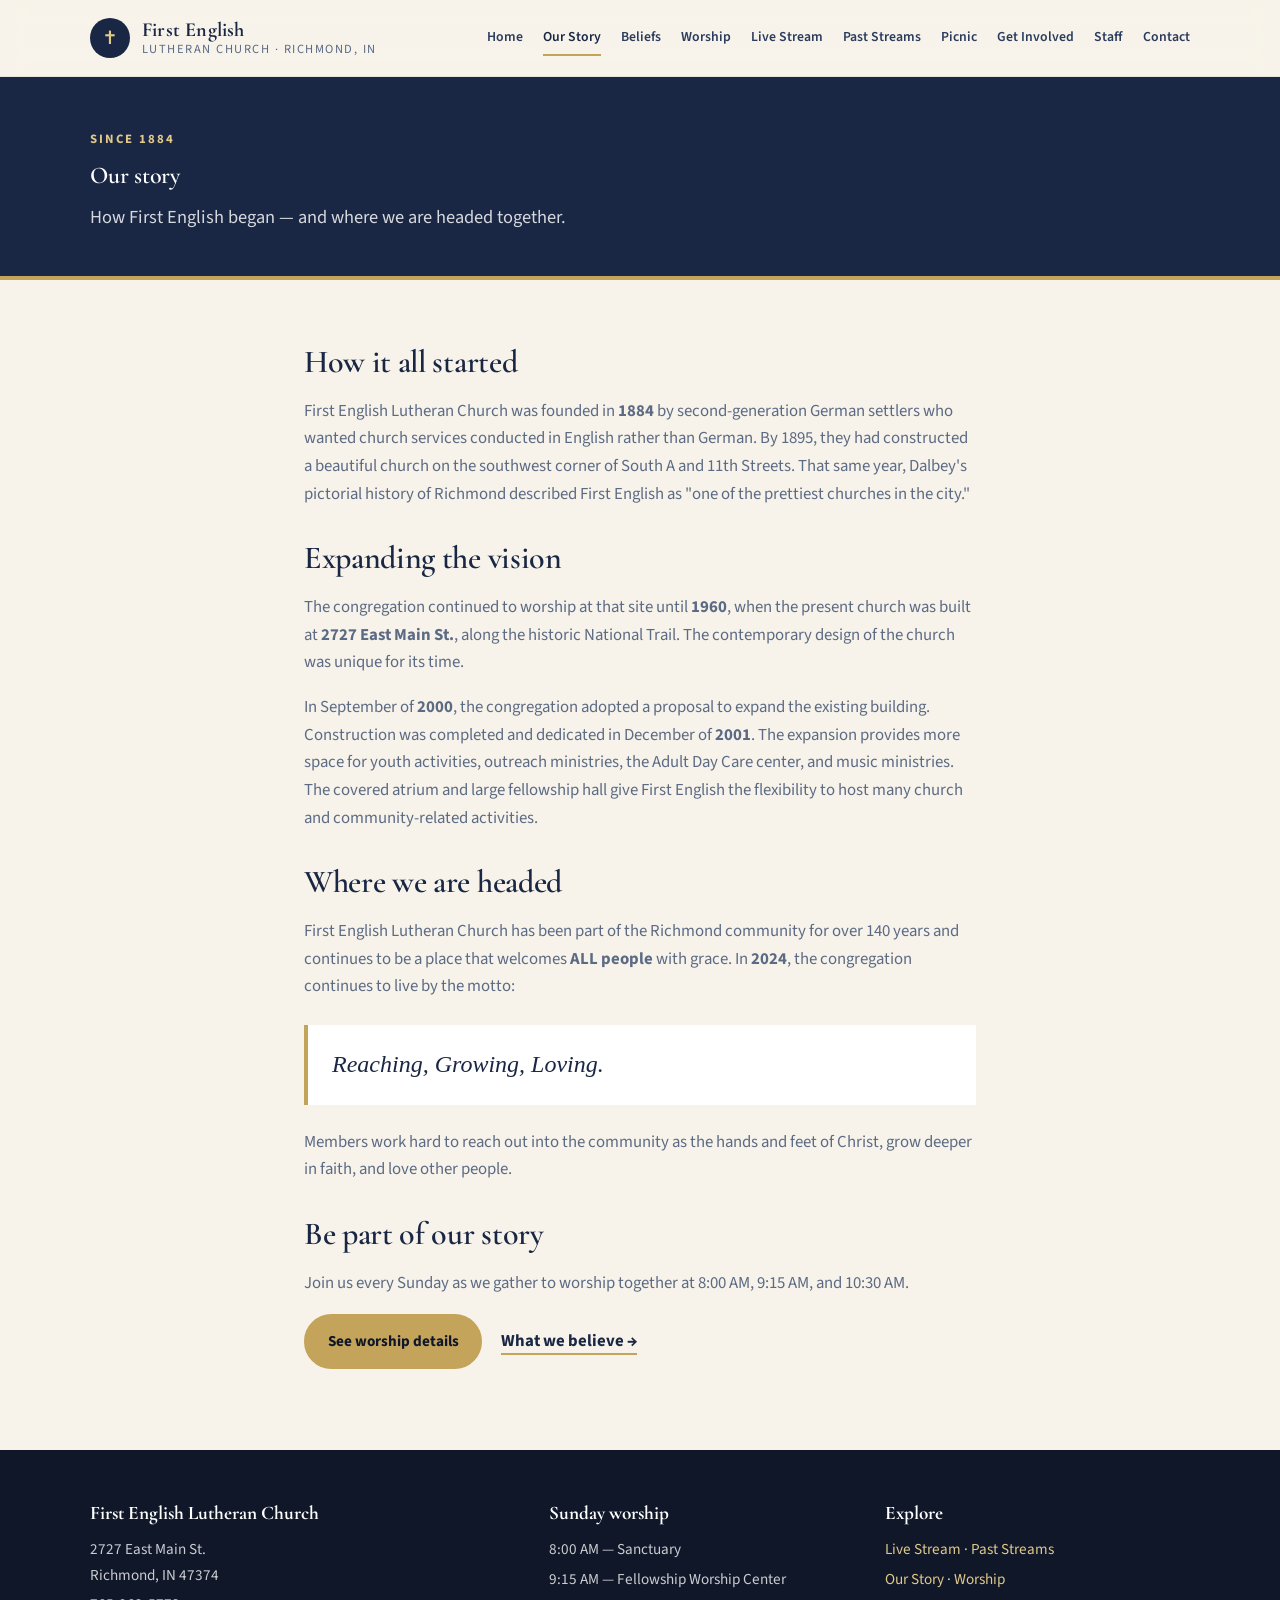
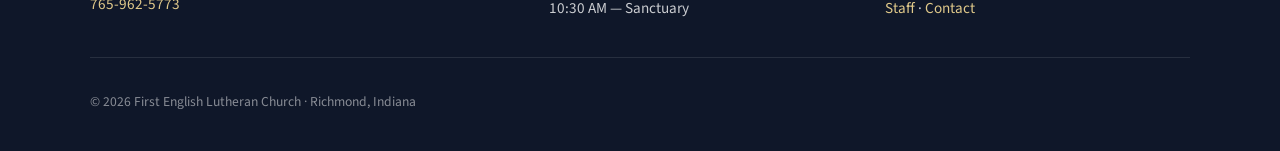
==== commit c7141d73: "Add church picnic page with Netlify signup form" ====
--- a/about.html
+++ b/about.html
@@ -33,6 +33,7 @@
         <a href="worship.html">Worship</a>
         <a href="live-stream.html">Live Stream</a>
         <a href="past-live-streams.html">Past Streams</a>
+        <a href="picnic.html">Picnic</a>
         <a href="ministries.html">Get Involved</a>
         <a href="staff.html">Staff</a>
         <a href="contact.html">Contact</a>
--- a/styles.css
+++ b/styles.css
@@ -524,10 +524,96 @@
   align-self: flex-start;
 }
 
+/* Church picnic */
+.picnic-layout {
+  display: grid;
+  grid-template-columns: minmax(240px, 0.9fr) 1.1fr;
+  gap: 2rem;
+  align-items: start;
+}
+
+.picnic-flyer-wrap {
+  position: sticky;
+  top: calc(var(--header-h) + 1rem);
+}
+
+.picnic-flyer {
+  width: 100%;
+  height: auto;
+  border-radius: var(--radius);
+  box-shadow: var(--shadow);
+  border: 1px solid rgba(26, 39, 68, 0.08);
+  background: var(--white);
+}
+
+.picnic-details .schedule dd {
+  white-space: normal;
+  text-align: right;
+}
+
+.picnic-banner {
+  display: grid;
+  grid-template-columns: auto 1fr auto;
+  gap: 1.25rem;
+  align-items: center;
+  background: var(--white);
+  border: 1px solid rgba(26, 39, 68, 0.08);
+  border-left: 4px solid var(--gold);
+  border-radius: var(--radius);
+  padding: 1.15rem 1.35rem;
+  box-shadow: var(--shadow);
+  text-decoration: none;
+  color: inherit;
+  transition: transform 0.15s ease, border-color 0.15s ease;
+}
+
+.picnic-banner:hover {
+  transform: translateY(-2px);
+  border-color: var(--gold);
+  color: inherit;
+}
+
+.picnic-banner img {
+  width: 4.5rem;
+  height: 4.5rem;
+  object-fit: cover;
+  border-radius: 0.5rem;
+}
+
+.picnic-banner h3 {
+  margin: 0 0 0.25rem;
+}
+
+.picnic-banner p {
+  margin: 0;
+  color: var(--muted);
+  font-size: 0.95rem;
+}
+
+.picnic-banner .btn {
+  pointer-events: none;
+}
+
 @media (max-width: 860px) {
   .stream-grid,
-  .media-feature {
+  .media-feature,
+  .picnic-layout {
     grid-template-columns: 1fr;
+  }
+
+  .picnic-flyer-wrap {
+    position: static;
+    max-width: 22rem;
+    margin-inline: auto;
+  }
+
+  .picnic-banner {
+    grid-template-columns: auto 1fr;
+  }
+
+  .picnic-banner .btn {
+    grid-column: 1 / -1;
+    justify-self: start;
   }
 
   .brand-logo {
